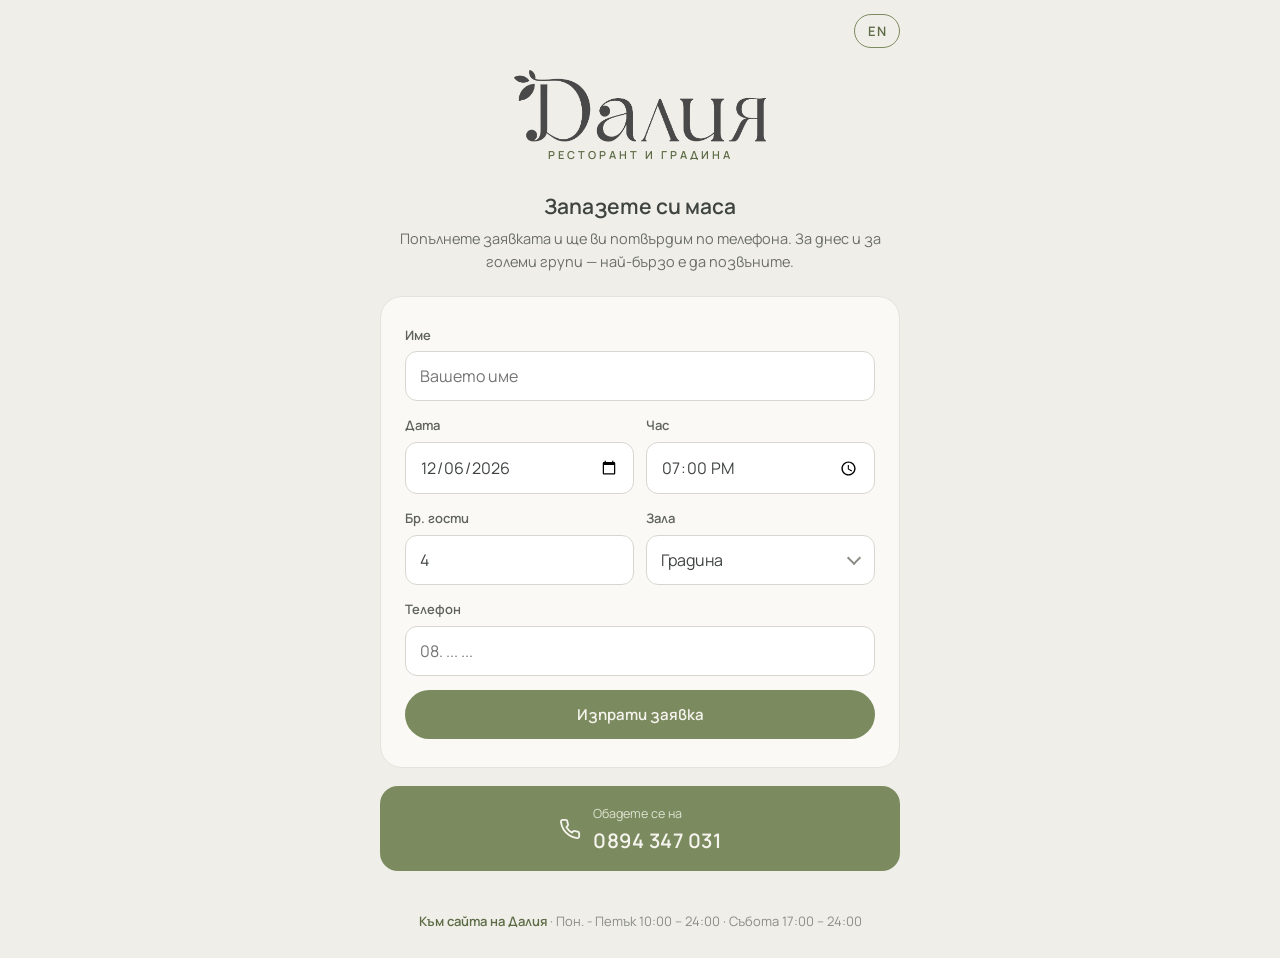
==== dalia-site/reserve.html @ 9baabb27 "Add reserve.html: minimal reservation landing page for the Google profile link Logo + the same reser" ====
<!DOCTYPE html>
<html lang="bg">
<head>
<meta charset="UTF-8">
<meta name="viewport" content="width=device-width, initial-scale=1.0">
<title>Резервация — Ресторант Далия</title>
<meta name="description" content="Запазете си маса в Ресторант Далия — лятна градина, тераса и зала. Резервации на 0894 347 031.">
<link rel="icon" href="/assets/favicon.ico" sizes="any">
<link rel="icon" type="image/png" sizes="32x32" href="/assets/favicon-32.png">
<link rel="icon" type="image/png" sizes="16x16" href="/assets/favicon-16.png">
<link rel="apple-touch-icon" sizes="180x180" href="/assets/apple-touch-icon.png">
<link rel="preconnect" href="https://fonts.googleapis.com">
<link rel="preconnect" href="https://fonts.gstatic.com" crossorigin>
<link href="https://fonts.googleapis.com/css2?family=Manrope:wght@400;500;600&display=swap" rel="stylesheet">
<style>
:root{
  --sage:#7C8B5F;
  --sage-deep:#5C6B45;
  --sage-pale:#DDE2D2;
  --charcoal:#3F4441;
  --linen:#EFEEE9;
  --linen-deep:#E4E3DC;
  --card:#FAF9F6;
  --muted:#8A8D86;
  --sans:'Manrope','Segoe UI',sans-serif;
}
*{margin:0;padding:0;box-sizing:border-box}
body{font-family:var(--sans);background:var(--linen);color:var(--charcoal);line-height:1.6;-webkit-font-smoothing:antialiased;min-height:100svh;display:flex;flex-direction:column}
img{display:block;max-width:100%}
a{color:inherit;text-decoration:none}

.top{display:flex;justify-content:flex-end;max-width:560px;width:100%;margin:0 auto;padding:14px 20px 0}
.lang-pill{font-family:var(--sans);font-size:13px;font-weight:600;letter-spacing:.5px;color:var(--sage-deep);background:transparent;border:1.5px solid var(--sage);border-radius:999px;padding:7px 13px;cursor:pointer;transition:all .2s}
.lang-pill:hover{background:var(--sage-pale)}

main{width:100%;max-width:560px;margin:0 auto;padding:8px 20px 40px}
.logo{width:min(260px,64%);margin:10px auto 4px}
.logo-sub{text-align:center;font-size:11px;font-weight:600;letter-spacing:3px;text-transform:uppercase;color:var(--sage-deep);margin-bottom:26px}
h1{font-size:21px;font-weight:600;text-align:center;margin-bottom:4px}
.lead{color:#6C6F68;font-size:14.5px;text-align:center;margin-bottom:22px}

.res-card{background:var(--card);border:1px solid var(--linen-deep);border-radius:22px;padding:28px 24px}
.field{margin-bottom:14px}
.field label{display:block;font-size:13px;font-weight:600;color:#5F635C;margin-bottom:6px}
.field input,.field select{width:100%;font-family:var(--sans);font-size:16px;color:var(--charcoal);background:#fff;border:1px solid #D8D7CF;border-radius:12px;padding:13px 14px;outline:none;transition:border .2s,box-shadow .2s;appearance:none}
.field input:focus,.field select:focus{border-color:var(--sage);box-shadow:0 0 0 3px rgba(124,139,95,.18)}
.field-row{display:grid;grid-template-columns:1fr 1fr;gap:12px}
.sel{position:relative}
.sel::after{content:'';position:absolute;right:16px;top:50%;width:8px;height:8px;border-right:2px solid var(--muted);border-bottom:2px solid var(--muted);transform:translateY(-70%) rotate(45deg);pointer-events:none}
.btn{display:inline-flex;align-items:center;gap:9px;font-family:var(--sans);font-size:15px;font-weight:600;padding:14px 26px;border-radius:999px;border:none;cursor:pointer;transition:transform .15s,background .2s}
.btn:active{transform:scale(.97)}
.btn-green{background:var(--sage);color:#F5F4EE}
.btn-green:hover{background:var(--sage-deep)}
.res-ok{display:none;background:var(--sage-pale);border-radius:14px;padding:16px 18px;font-size:14.5px;color:var(--sage-deep);margin-top:16px}
.res-ok.show{display:block}
.res-ok.err{background:#F7E1DD;border:1px solid #E0B4AC;color:#8E352A}
.res-ok .sum{font-weight:600;margin-top:6px}

.res-phone{display:flex;align-items:center;justify-content:center;gap:12px;background:var(--sage);color:#F5F4EE;border-radius:18px;padding:14px 20px;margin-top:18px}
.res-phone .num{font-size:20px;font-weight:600;letter-spacing:.5px}
.res-phone .lbl{font-size:12.5px;color:var(--sage-pale)}

footer{text-align:center;font-size:13px;color:var(--muted);padding:0 20px 26px;margin-top:auto}
footer a{color:var(--sage-deep);font-weight:600}
</style>
</head>
<body>

<div class="top">
  <button class="lang-pill" id="langBtn" aria-label="Switch language">EN</button>
</div>

<main>
  <img class="logo" src="assets/logo-wordmark.png" alt="Далия">
  <div class="logo-sub" data-i18n="wm_sub">ресторант и градина</div>

  <h1 data-i18n="res_h2">Запазете си маса</h1>
  <p class="lead" data-i18n="res_lead">Попълнете заявката и ще ви потвърдим по телефона. За днес и за големи групи — най-бързо е да позвъните.</p>

  <form class="res-card" id="resForm" novalidate>
    <div class="field">
      <label for="f-name" data-i18n="f_name">Име</label>
      <input id="f-name" name="name" type="text" autocomplete="name" placeholder="Вашето име" data-i18n-ph="f_name_ph" required>
    </div>
    <div class="field-row">
      <div class="field">
        <label for="f-date" data-i18n="f_date">Дата</label>
        <input id="f-date" name="date" type="date" required>
      </div>
      <div class="field">
        <label for="f-time" data-i18n="f_time">Час</label>
        <input id="f-time" name="time" type="time" value="19:00" required>
      </div>
    </div>
    <div class="field-row">
      <div class="field">
        <label for="f-guests" data-i18n="f_guests">Бр. гости</label>
        <input id="f-guests" name="guests" type="number" min="1" max="60" value="4" required>
      </div>
      <div class="field">
        <label for="f-hall" data-i18n="f_hall">Зала</label>
        <div class="sel">
          <select id="f-hall" name="hall" required>
            <option value="Градина" data-i18n="hall_1" selected>Градина</option>
            <option value="Тераса" data-i18n="hall_2">Тераса</option>
            <option value="Етаж 2" data-i18n="hall_3">Зала Ет.2</option>
            <option value="Етаж 1" data-i18n="hall_4" disabled>Зала Ет.1</option>
          </select>
        </div>
      </div>
    </div>
    <input type="text" name="website" tabindex="-1" autocomplete="off" aria-hidden="true" style="position:absolute;left:-9999px;height:0;width:0;opacity:0">
    <div class="field">
      <label for="f-phone" data-i18n="f_phone">Телефон</label>
      <input id="f-phone" name="phone" type="tel" autocomplete="tel" placeholder="08. ... ..." required>
    </div>
    <button class="btn btn-green" type="submit" style="width:100%;justify-content:center" data-i18n="f_submit">Изпрати заявка</button>
    <div class="res-ok" id="resOk" role="status"></div>
  </form>

  <a class="res-phone" href="tel:+359894347031">
    <svg width="22" height="22" viewBox="0 0 24 24" fill="none" stroke="currentColor" stroke-width="2" stroke-linecap="round" stroke-linejoin="round" aria-hidden="true"><path d="M22 16.92v3a2 2 0 0 1-2.18 2 19.79 19.79 0 0 1-8.63-3.07 19.5 19.5 0 0 1-6-6 19.79 19.79 0 0 1-3.07-8.67A2 2 0 0 1 4.11 2h3a2 2 0 0 1 2 1.72c.127.96.361 1.903.7 2.81a2 2 0 0 1-.45 2.11L8.09 9.91a16 16 0 0 0 6 6l1.27-1.27a2 2 0 0 1 2.11-.45c.907.339 1.85.573 2.81.7A2 2 0 0 1 22 16.92Z"/></svg>
    <span><span class="lbl" data-i18n="res_call_lbl">Обадете се на</span><br><span class="num">0894 347 031</span></span>
  </a>
</main>

<footer>
  <a href="/" data-i18n="foot_site">Към сайта на Далия</a> · <span data-i18n="foot_hours_v">Пон. - Петък 10:00 – 24:00</span> · <span data-i18n="foot_hours_v2">Събота 17:00 – 24:00</span>
</footer>

<script>
const I18N = {
  bg: {
    wm_sub: "ресторант и градина",
    res_h2: "Запазете си маса",
    res_lead: "Попълнете заявката и ще ви потвърдим по телефона. За днес и за големи групи — най-бързо е да позвъните.",
    res_call_lbl: "Обадете се на",
    f_name: "Име", f_name_ph: "Вашето име", f_date: "Дата", f_time: "Час", f_guests: "Бр. гости",
    f_hall: "Зала", hall_1: "Градина", hall_2: "Тераса", hall_3: "Зала Ет.2", hall_4: "Зала Ет.1",
    f_phone: "Телефон", f_submit: "Изпрати заявка",
    foot_site: "Към сайта на Далия",
    foot_hours_v: "Пон. - Петък 10:00 – 24:00", foot_hours_v2: "Събота 17:00 – 24:00",
    ok_html: `Благодарим ви за резервацията, ще се свържем с вас за потвърждение! При въпроси се свържете с нас:
      <a class="btn btn-green" style="margin-top:12px" href="tel:+359894347031">
      <svg width="16" height="16" viewBox="0 0 24 24" fill="none" stroke="currentColor" stroke-width="2" stroke-linecap="round" stroke-linejoin="round" aria-hidden="true"><path d="M22 16.92v3a2 2 0 0 1-2.18 2 19.79 19.79 0 0 1-8.63-3.07 19.5 19.5 0 0 1-6-6 19.79 19.79 0 0 1-3.07-8.67A2 2 0 0 1 4.11 2h3a2 2 0 0 1 2 1.72c.127.96.361 1.903.7 2.81a2 2 0 0 1-.45 2.11L8.09 9.91a16 16 0 0 0 6 6l1.27-1.27a2 2 0 0 1 2.11-.45c.907.339 1.85.573 2.81.7A2 2 0 0 1 22 16.92Z"/></svg>
      0894 347 031</a>`,
    ok_fail: "Онлайн заявката не се изпрати — моля, обадете се, за да запазим масата.",
    ok_full_html: `<strong>За съжаление сме запълнени.</strong><br>За {date} зона „{hall}“ няма свободни места за онлайн резервации. Опитайте с друга зона или дата, или ни се обадете — възможно е да намерим решение:
      <a class="btn btn-green" style="margin-top:12px" href="tel:+359894347031">
      <svg width="16" height="16" viewBox="0 0 24 24" fill="none" stroke="currentColor" stroke-width="2" stroke-linecap="round" stroke-linejoin="round" aria-hidden="true"><path d="M22 16.92v3a2 2 0 0 1-2.18 2 19.79 19.79 0 0 1-8.63-3.07 19.5 19.5 0 0 1-6-6 19.79 19.79 0 0 1-3.07-8.67A2 2 0 0 1 4.11 2h3a2 2 0 0 1 2 1.72c.127.96.361 1.903.7 2.81a2 2 0 0 1-.45 2.11L8.09 9.91a16 16 0 0 0 6 6l1.27-1.27a2 2 0 0 1 2.11-.45c.907.339 1.85.573 2.81.7A2 2 0 0 1 22 16.92Z"/></svg>
      0894 347 031</a>`,
    ok_confirmed_html: `<strong>✓ Вашата резервация е потвърдена!</strong><br>Очакваме ви на {date} от {time} ч. При промяна или въпрос се обадете:
      <a class="btn btn-green" style="margin-top:12px" href="tel:+359894347031">
      <svg width="16" height="16" viewBox="0 0 24 24" fill="none" stroke="currentColor" stroke-width="2" stroke-linecap="round" stroke-linejoin="round" aria-hidden="true"><path d="M22 16.92v3a2 2 0 0 1-2.18 2 19.79 19.79 0 0 1-8.63-3.07 19.5 19.5 0 0 1-6-6 19.79 19.79 0 0 1-3.07-8.67A2 2 0 0 1 4.11 2h3a2 2 0 0 1 2 1.72c.127.96.361 1.903.7 2.81a2 2 0 0 1-.45 2.11L8.09 9.91a16 16 0 0 0 6 6l1.27-1.27a2 2 0 0 1 2.11-.45c.907.339 1.85.573 2.81.7A2 2 0 0 1 22 16.92Z"/></svg>
      0894 347 031</a>`
  },
  en: {
    wm_sub: "restaurant & garden",
    res_h2: "Book your table",
    res_lead: "Send us a request and we will confirm by phone. For same-day bookings and large groups, calling is fastest.",
    res_call_lbl: "Call us on",
    f_name: "Name", f_name_ph: "Your name", f_date: "Date", f_time: "Time", f_guests: "Guests",
    f_hall: "Area", hall_1: "Garden", hall_2: "Terrace", hall_3: "Hall, floor 2", hall_4: "Hall, floor 1",
    f_phone: "Phone", f_submit: "Send request",
    foot_site: "Visit the Dalia website",
    foot_hours_v: "Mon - Fri 10:00 – 24:00", foot_hours_v2: "Sat 17:00 – 24:00",
    ok_html: `Thank you for your reservation, we will contact you to confirm! If you have any questions, call us:
      <a class="btn btn-green" style="margin-top:12px" href="tel:+359894347031">
      <svg width="16" height="16" viewBox="0 0 24 24" fill="none" stroke="currentColor" stroke-width="2" stroke-linecap="round" stroke-linejoin="round" aria-hidden="true"><path d="M22 16.92v3a2 2 0 0 1-2.18 2 19.79 19.79 0 0 1-8.63-3.07 19.5 19.5 0 0 1-6-6 19.79 19.79 0 0 1-3.07-8.67A2 2 0 0 1 4.11 2h3a2 2 0 0 1 2 1.72c.127.96.361 1.903.7 2.81a2 2 0 0 1-.45 2.11L8.09 9.91a16 16 0 0 0 6 6l1.27-1.27a2 2 0 0 1 2.11-.45c.907.339 1.85.573 2.81.7A2 2 0 0 1 22 16.92Z"/></svg>
      0894 347 031</a>`,
    ok_fail: "Your online request was not sent — please call us to book the table.",
    ok_full_html: `<strong>Unfortunately, we are fully booked.</strong><br>"{hall}" has no online availability for {date}. Try another area or date, or give us a call — we may still find a spot:
      <a class="btn btn-green" style="margin-top:12px" href="tel:+359894347031">
      <svg width="16" height="16" viewBox="0 0 24 24" fill="none" stroke="currentColor" stroke-width="2" stroke-linecap="round" stroke-linejoin="round" aria-hidden="true"><path d="M22 16.92v3a2 2 0 0 1-2.18 2 19.79 19.79 0 0 1-8.63-3.07 19.5 19.5 0 0 1-6-6 19.79 19.79 0 0 1-3.07-8.67A2 2 0 0 1 4.11 2h3a2 2 0 0 1 2 1.72c.127.96.361 1.903.7 2.81a2 2 0 0 1-.45 2.11L8.09 9.91a16 16 0 0 0 6 6l1.27-1.27a2 2 0 0 1 2.11-.45c.907.339 1.85.573 2.81.7A2 2 0 0 1 22 16.92Z"/></svg>
      0894 347 031</a>`,
    ok_confirmed_html: `<strong>✓ Your reservation is confirmed!</strong><br>We look forward to seeing you on {date} at {time}. If anything changes, give us a call:
      <a class="btn btn-green" style="margin-top:12px" href="tel:+359894347031">
      <svg width="16" height="16" viewBox="0 0 24 24" fill="none" stroke="currentColor" stroke-width="2" stroke-linecap="round" stroke-linejoin="round" aria-hidden="true"><path d="M22 16.92v3a2 2 0 0 1-2.18 2 19.79 19.79 0 0 1-8.63-3.07 19.5 19.5 0 0 1-6-6 19.79 19.79 0 0 1-3.07-8.67A2 2 0 0 1 4.11 2h3a2 2 0 0 1 2 1.72c.127.96.361 1.903.7 2.81a2 2 0 0 1-.45 2.11L8.09 9.91a16 16 0 0 0 6 6l1.27-1.27a2 2 0 0 1 2.11-.45c.907.339 1.85.573 2.81.7A2 2 0 0 1 22 16.92Z"/></svg>
      0894 347 031</a>`
  }
};

let lang = localStorage.getItem('dalia-lang') || 'bg';

const form = document.getElementById('resForm');
const ok = document.getElementById('resOk');

// Reservations app (reservations.rtdalia.com) — requests from this page land
// there exactly like the ones from the main site's form.
const RES_APP_API = 'https://reservations.rtdalia.com/api.php';

// Date picker: default to today, no past dates.
const fDate = document.getElementById('f-date');
(function () {
  const t = new Date();
  const todayStr = t.getFullYear() + '-' + String(t.getMonth() + 1).padStart(2, '0') + '-' + String(t.getDate()).padStart(2, '0');
  fDate.min = todayStr;
  fDate.value = todayStr;
})();

form.addEventListener('submit', async e => {
  e.preventDefault();
  if (!form.reportValidity()) return;
  const d = Object.fromEntries(new FormData(form));
  const L = I18N[lang];
  const btn = form.querySelector('button[type=submit]');
  btn.disabled = true;
  ok.classList.remove('err');
  ok.innerHTML = L.ok_html;
  ok.classList.add('show');
  ok.scrollIntoView({ block: 'nearest', behavior: 'smooth' });

  const dateDisplay = (d.date || '').split('-').reverse().join('.');

  // 1) Register the request in the reservations app.
  let app = null;
  try {
    const ar = await fetch(RES_APP_API + '?action=public_reservation', {
      method: 'POST',
      headers: { 'Content-Type': 'application/json' },
      body: JSON.stringify({
        name: d.name,
        phone: d.phone,
        date: d.date,
        time: d.time,
        partySize: d.guests,
        hall: d.hall,
        website: d.website || ''
      })
    });
    const arBody = await ar.json();

    // The hall is at capacity for that date: the request was declined by the
    // app — tell the guest and skip the email (there is nothing to approve).
    if (arBody && arBody.code === 'hall_full') {
      const hallOpt = form.querySelector('#f-hall option:checked');
      const hallLabel = hallOpt ? hallOpt.textContent : d.hall;
      ok.innerHTML = L.ok_full_html.replace('{date}', dateDisplay).replace('{hall}', hallLabel);
      ok.classList.add('err');
      btn.disabled = false;
      return;
    }

    if (ar.ok && arBody && arBody.success && arBody.id) app = arBody;
  } catch (err) { /* app unreachable — the email below still goes out */ }

  // 2) Email notification. The accept/decline links go through the reservations
  //    app when it registered the request, so tapping ПРИЕМИ in the email also
  //    confirms it in the app (then continues to the SMS composer as before).
  const smsAccept = `https://rtdalia.com/sms.html?p=${encodeURIComponent(d.phone)}&ok=1`;
  const smsDeny = `https://rtdalia.com/sms.html?p=${encodeURIComponent(d.phone)}&ok=0`;
  const acceptLink = app && app.approveUrl ? app.approveUrl : smsAccept;
  const denyLink = app && app.declineUrl ? app.declineUrl : smsDeny;

  // Auto-accepted by the reservations app: tell the guest it's a done deal
  // instead of the generic "we'll call you to confirm" message.
  if (app && app.status === 'confirmed') {
    ok.innerHTML = L.ok_confirmed_html.replace('{date}', dateDisplay).replace('{time}', d.time);
  }
  // An auto-approved reservation needs no action from staff: the email leads
  // with a loud ✅ status (subject + first row) and carries no accept/decline
  // links. Pending (or app-unreachable) requests keep the links.
  const autoApproved = app && app.status === 'confirmed';
  const emailFields = autoApproved
    ? {
        _subject: `✅ ПРИЕТА АВТОМАТИЧНО: ${d.name} — ${dateDisplay}, ${d.time} ч., ${d.guests} гости, ${d.hall}`,
        _template: 'table',
        _captcha: 'false',
        '✅ СТАТУС': '✅ ПРИЕТА АВТОМАТИЧНО — РЕЗЕРВАЦИЯТА Е ПОТВЪРДЕНА, НЕ Е НУЖНО ДЕЙСТВИЕ ✅',
        'Име': d.name,
        'Дата': dateDisplay,
        'Час': d.time,
        'Гости': d.guests,
        'Зала': d.hall,
        'Телефон': d.phone
      }
    : {
        _subject: `Резервация: ${d.name} — ${dateDisplay}, ${d.time} ч., ${d.guests} гости, ${d.hall}`,
        _template: 'table',
        _captcha: 'false',
        'Статус': app ? 'Чака потвърждение в приложението' : 'НЕ е записана в приложението — въведете я ръчно!',
        'Име': d.name,
        'Дата': dateDisplay,
        'Час': d.time,
        'Гости': d.guests,
        'Зала': d.hall,
        'Телефон': d.phone,
        'ПРИЕМИ (докосни от телефона)': acceptLink,
        'ОТКАЖИ (докосни от телефона)': denyLink
      };

  let emailOk = false;
  try {
    const r = await fetch('https://formsubmit.co/ajax/chochosan044@gmail.com', {
      method: 'POST',
      headers: { 'Content-Type': 'application/json', 'Accept': 'application/json' },
      body: JSON.stringify(emailFields)
    });
    if (!r.ok) throw new Error('formsubmit ' + r.status);
    const body = await r.json();
    if (String(body.success) !== 'true') throw new Error(body.message || 'formsubmit rejected');
    emailOk = true;
  } catch (err) { /* handled below */ }

  // Only report failure when the request reached neither the app nor the email.
  if (!app && !emailOk) {
    ok.insertAdjacentHTML('beforeend', `<div class="sum">${L.ok_fail}</div>`);
  }
  btn.disabled = false;
});

const langBtn = document.getElementById('langBtn');
function applyLang() {
  const L = I18N[lang];
  document.documentElement.lang = lang;
  document.querySelectorAll('[data-i18n]').forEach(el => {
    const v = L[el.dataset.i18n];
    if (v != null) el.textContent = v;
  });
  document.querySelectorAll('[data-i18n-ph]').forEach(el => {
    const v = L[el.dataset.i18nPh];
    if (v != null) el.placeholder = v;
  });
  langBtn.textContent = lang === 'bg' ? 'EN' : 'БГ';
  ok.classList.remove('show');
}
langBtn.addEventListener('click', () => {
  lang = lang === 'bg' ? 'en' : 'bg';
  localStorage.setItem('dalia-lang', lang);
  applyLang();
});

applyLang();
</script>
</body>
</html>
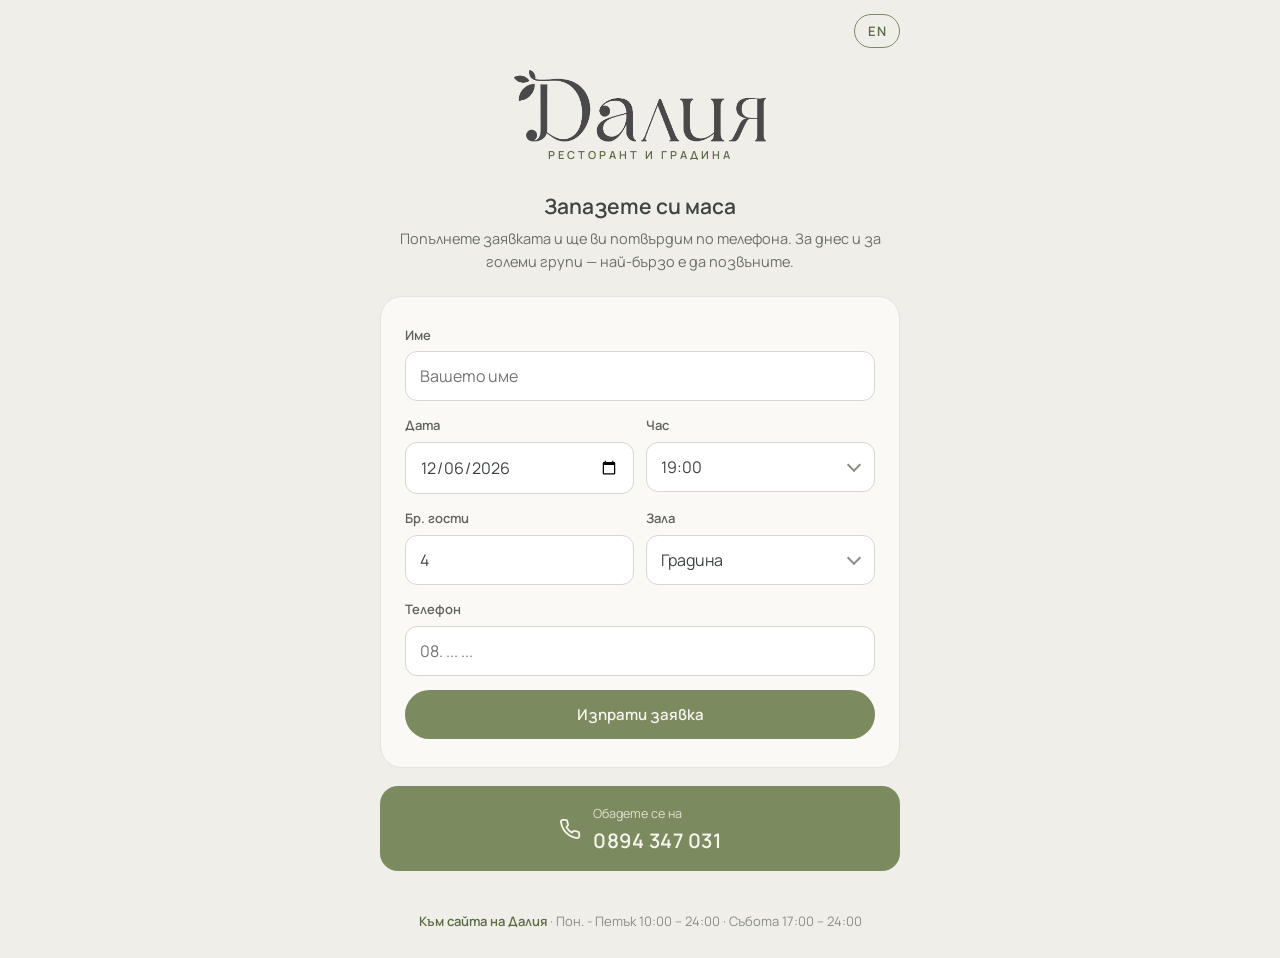
==== commit 090e01cb: "Reservation forms: time as a dropdown of 30-minute slots (10:00-23:30) Co-Authored-By: Claude Fable " ====
--- a/dalia-site/reserve.html
+++ b/dalia-site/reserve.html
@@ -89,7 +89,9 @@
       </div>
       <div class="field">
         <label for="f-time" data-i18n="f_time">Час</label>
-        <input id="f-time" name="time" type="time" value="19:00" required>
+        <div class="sel">
+          <select id="f-time" name="time" required></select>
+        </div>
       </div>
     </div>
     <div class="field-row">
@@ -197,6 +199,14 @@
   fDate.min = todayStr;
   fDate.value = todayStr;
 })();
+
+// Time: 30-minute slots within opening hours (10:00–23:30).
+const fTime = document.getElementById('f-time');
+for (let m = 10 * 60; m <= 23 * 60 + 30; m += 30) {
+  const v = String(Math.floor(m / 60)).padStart(2, '0') + ':' + String(m % 60).padStart(2, '0');
+  fTime.add(new Option(v, v));
+}
+fTime.value = '19:00';
 
 form.addEventListener('submit', async e => {
   e.preventDefault();
